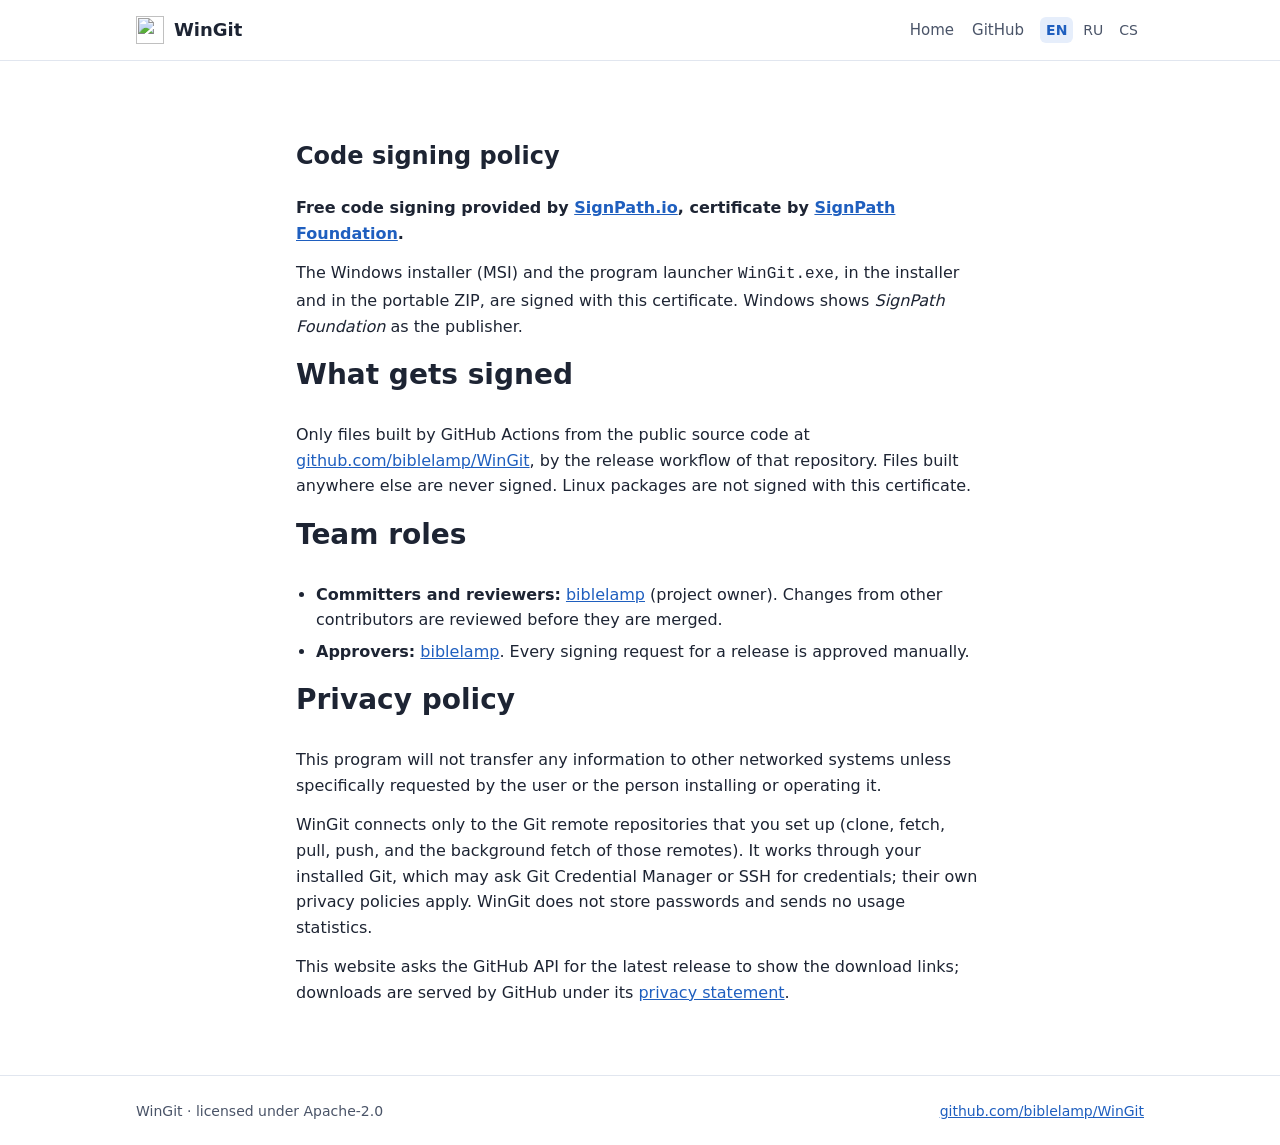
==== site/code-signing/index.html @ f4cd2449 "wingit - about, update web, build for linux" ====
<!doctype html>
<html lang="en">
<head>
  <meta charset="utf-8">
  <meta name="viewport" content="width=device-width, initial-scale=1">
  <title>Code signing policy — WinGit</title>
  <meta name="description" content="How WinGit release files are signed: who approves signing and what the program sends over the network.">
  <link rel="icon" href="../assets/wingit.svg" type="image/svg+xml">
  <link rel="canonical" href="https://wgit.cz/code-signing/">
  <link rel="alternate" hreflang="en" href="https://wgit.cz/code-signing/">
  <link rel="alternate" hreflang="ru" href="https://wgit.cz/ru/code-signing/">
  <link rel="alternate" hreflang="cs" href="https://wgit.cz/cs/code-signing/">
  <link rel="alternate" hreflang="x-default" href="https://wgit.cz/code-signing/">
  <link rel="stylesheet" href="../assets/style.css">
</head>
<body>
  <header class="top">
    <div class="wrap">
      <a class="brand" href="../"><img src="../assets/wingit.svg" alt="">WinGit</a>
      <nav class="nav">
        <a href="../">Home</a>
        <a href="https://github.com/biblelamp/WinGit">GitHub</a>
      </nav>
      <div class="lang"><span>EN</span><a href="../ru/code-signing/" hreflang="ru">RU</a><a href="../cs/code-signing/" hreflang="cs">CS</a></div>
    </div>
  </header>

  <main>
    <section class="block">
      <div class="wrap prose">
        <h1>Code signing policy</h1>
        <p><strong>Free code signing provided by <a href="https://about.signpath.io">SignPath.io</a>, certificate by <a href="https://signpath.org">SignPath Foundation</a>.</strong></p>
        <p>The Windows installer (MSI) and the program launcher <code>WinGit.exe</code>, in the installer and in the portable ZIP, are signed with this certificate. Windows shows <em>SignPath Foundation</em> as the publisher.</p>
        <h2>What gets signed</h2>
        <p>Only files built by GitHub Actions from the public source code at <a href="https://github.com/biblelamp/WinGit">github.com/biblelamp/WinGit</a>, by the release workflow of that repository. Files built anywhere else are never signed. Linux packages are not signed with this certificate.</p>
        <h2>Team roles</h2>
        <ul>
          <li><strong>Committers and reviewers:</strong> <a href="https://github.com/biblelamp">biblelamp</a> (project owner). Changes from other contributors are reviewed before they are merged.</li>
          <li><strong>Approvers:</strong> <a href="https://github.com/biblelamp">biblelamp</a>. Every signing request for a release is approved manually.</li>
        </ul>
        <h2>Privacy policy</h2>
        <p>This program will not transfer any information to other networked systems unless specifically requested by the user or the person installing or operating it.</p>
        <p>WinGit connects only to the Git remote repositories that you set up (clone, fetch, pull, push, and the background fetch of those remotes). It works through your installed Git, which may ask Git Credential Manager or SSH for credentials; their own privacy policies apply. WinGit does not store passwords and sends no usage statistics.</p>
        <p>This website asks the GitHub API for the latest release to show the download links; downloads are served by GitHub under its <a href="https://docs.github.com/site-policy/privacy-policies/github-general-privacy-statement">privacy statement</a>.</p>
      </div>
    </section>
  </main>

  <footer>
    <div class="wrap">
      <span>WinGit · licensed under Apache-2.0</span>
      <a href="https://github.com/biblelamp/WinGit">github.com/biblelamp/WinGit</a>
    </div>
  </footer>
</body>
</html>
---- site/assets/style.css ----
:root {
  --bg: #ffffff;
  --bg-soft: #f4f6fa;
  --text: #1d2433;
  --text-muted: #4a5468;
  --border: #e1e6ef;
  --accent: #1f5fbf;
  --accent-hover: #184e9e;
  --accent-soft: #e6eefb;
  --on-accent: #ffffff;
  --commit: #f08a24;
  --radius: 10px;
  color-scheme: light dark;
}

@media (prefers-color-scheme: dark) {
  :root {
    --bg: #11151c;
    --bg-soft: #1a1f29;
    --text: #e6e9ef;
    --text-muted: #a9b1c2;
    --border: #2a3140;
    --accent: #5b93e8;
    --accent-hover: #7aa8ee;
    --accent-soft: #1c2a42;
    --on-accent: #0b1220;
  }
}

* { box-sizing: border-box; }

html { scroll-behavior: smooth; }

body {
  margin: 0;
  background: var(--bg);
  color: var(--text);
  font: 16px/1.6 "Segoe UI", system-ui, -apple-system, "Helvetica Neue", Arial, sans-serif;
}

a { color: var(--accent); }

.wrap { max-width: 1040px; margin: 0 auto; padding: 0 16px; }

/* header */
.top { border-bottom: 1px solid var(--border); }
.top .wrap { display: flex; align-items: center; gap: 16px; min-height: 60px; flex-wrap: wrap; }
.brand { display: flex; align-items: center; gap: 10px; color: var(--text); text-decoration: none; font-weight: 600; font-size: 18px; }
.brand img { width: 28px; height: 28px; }
.nav { display: flex; gap: 18px; margin-left: auto; flex-wrap: wrap; }
.nav a { color: var(--text-muted); text-decoration: none; font-size: 15px; }
.nav a:hover { color: var(--text); }
.lang { display: flex; gap: 4px; font-size: 14px; }
.lang a, .lang span { padding: 2px 6px; border-radius: 6px; text-decoration: none; color: var(--text-muted); }
.lang span { background: var(--accent-soft); color: var(--accent); font-weight: 600; }

/* hero */
.hero .wrap { display: grid; grid-template-columns: 1fr 1.15fr; gap: 40px; align-items: center; padding-top: 56px; padding-bottom: 56px; }
.hero h1 { font-size: 40px; line-height: 1.15; margin: 0 0 16px; }
.hero p.lead { font-size: 18px; color: var(--text-muted); margin: 0 0 24px; }
.actions { display: flex; gap: 12px; flex-wrap: wrap; }
.btn { display: inline-block; padding: 10px 20px; border-radius: var(--radius); font-weight: 600; text-decoration: none; font-size: 16px; }
.btn-primary { background: var(--accent); color: var(--on-accent); }
.btn-primary:hover { background: var(--accent-hover); }
.btn-secondary { border: 1px solid var(--border); color: var(--text); }
.btn-secondary:hover { background: var(--bg-soft); }
.note { margin-top: 12px; font-size: 14px; color: var(--text-muted); }
.shot { width: 100%; height: auto; border-radius: var(--radius); border: 1px solid var(--border); display: block; }

/* sections */
section.block { padding: 56px 0; }
section.soft { background: var(--bg-soft); }
h2 { font-size: 28px; margin: 0 0 24px; }
.features { display: grid; grid-template-columns: repeat(3, 1fr); gap: 16px; }
.feature { background: var(--bg); border: 1px solid var(--border); border-radius: var(--radius); padding: 20px; }
.feature h3 { margin: 0 0 6px; font-size: 17px; }
.feature p { margin: 0; color: var(--text-muted); font-size: 15px; }
.feature::before { content: ""; display: block; width: 10px; height: 10px; border-radius: 50%; background: var(--commit); margin-bottom: 12px; }

.prose { max-width: 720px; }
.prose p { margin: 0 0 14px; }
.prose ul { padding-left: 20px; margin: 0 0 14px; }
.prose li { margin-bottom: 6px; }
.muted { color: var(--text-muted); }

footer { border-top: 1px solid var(--border); padding: 24px 0; font-size: 14px; color: var(--text-muted); }
footer .wrap { display: flex; gap: 16px; flex-wrap: wrap; justify-content: space-between; }

@media (max-width: 800px) {
  .hero .wrap { grid-template-columns: 1fr; padding-top: 32px; padding-bottom: 32px; }
  .hero h1 { font-size: 30px; }
  .features { grid-template-columns: 1fr; }
  .nav { margin-left: 0; width: 100%; order: 3; gap: 14px; }
  .lang { margin-left: auto; }
}
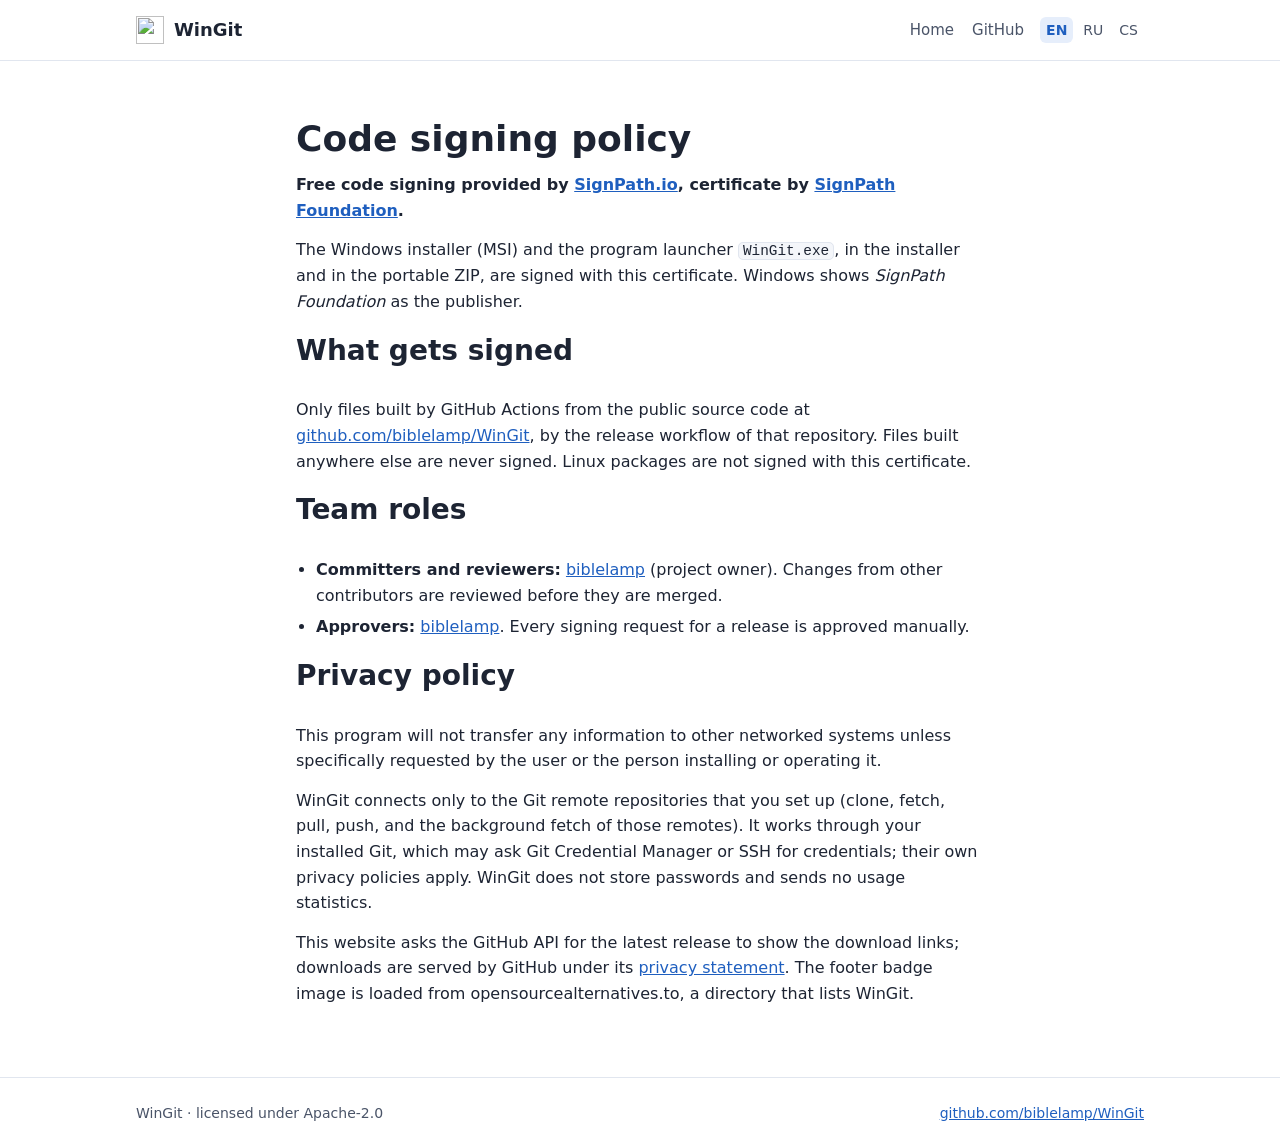
==== commit 0aaaf2b6: "wingit - update web" ====
--- a/site/code-signing/index.html
+++ b/site/code-signing/index.html
@@ -41,7 +41,7 @@
         <h2>Privacy policy</h2>
         <p>This program will not transfer any information to other networked systems unless specifically requested by the user or the person installing or operating it.</p>
         <p>WinGit connects only to the Git remote repositories that you set up (clone, fetch, pull, push, and the background fetch of those remotes). It works through your installed Git, which may ask Git Credential Manager or SSH for credentials; their own privacy policies apply. WinGit does not store passwords and sends no usage statistics.</p>
-        <p>This website asks the GitHub API for the latest release to show the download links; downloads are served by GitHub under its <a href="https://docs.github.com/site-policy/privacy-policies/github-general-privacy-statement">privacy statement</a>.</p>
+        <p>This website asks the GitHub API for the latest release to show the download links; downloads are served by GitHub under its <a href="https://docs.github.com/site-policy/privacy-policies/github-general-privacy-statement">privacy statement</a>. The footer badge image is loaded from opensourcealternatives.to, a directory that lists WinGit.</p>
       </div>
     </section>
   </main>
--- a/site/assets/style.css
+++ b/site/assets/style.css
@@ -82,14 +82,34 @@
 .prose ul { padding-left: 20px; margin: 0 0 14px; }
 .prose li { margin-bottom: 6px; }
 .muted { color: var(--text-muted); }
+.prose h1 { font-size: 36px; line-height: 1.2; margin: 0 0 12px; }
+.prose .lead { font-size: 18px; color: var(--text-muted); }
+code, kbd, pre { font-family: Consolas, "Cascadia Mono", ui-monospace, monospace; font-size: 0.9em; }
+code, kbd { background: var(--bg-soft); border: 1px solid var(--border); border-radius: 5px; padding: 0 4px; white-space: nowrap; }
+pre.cmd { background: var(--bg-soft); border: 1px solid var(--border); border-radius: var(--radius); padding: 12px 14px; overflow-x: auto; margin: 0 0 14px; }
+
+/* getting started */
+.toc { display: flex; flex-wrap: wrap; gap: 8px; list-style: none; padding: 0; margin: 20px 0 0; counter-reset: toc; }
+.toc li { counter-increment: toc; }
+.toc a { display: inline-block; padding: 4px 12px; border-radius: 999px; background: var(--accent-soft); text-decoration: none; font-size: 14px; }
+.toc a::before { content: counter(toc) "  "; font-weight: 600; }
+.steps { list-style: none; padding-top: 0; padding-bottom: 0; margin-top: 32px; margin-bottom: 0; }
+.step { display: grid; grid-template-columns: 36px minmax(0, 1fr); gap: 16px; padding: 24px 0; border-top: 1px solid var(--border); scroll-margin-top: 16px; }
+.step-num { width: 32px; height: 32px; border-radius: 50%; background: var(--accent); color: var(--on-accent); display: flex; align-items: center; justify-content: center; font-weight: 600; }
+.step h2 { font-size: 21px; margin: 2px 0 10px; }
+.step p:last-child, .step ul:last-child { margin-bottom: 0; }
 
 footer { border-top: 1px solid var(--border); padding: 24px 0; font-size: 14px; color: var(--text-muted); }
-footer .wrap { display: flex; gap: 16px; flex-wrap: wrap; justify-content: space-between; }
+footer .wrap { display: flex; gap: 16px; flex-wrap: wrap; justify-content: space-between; align-items: center; }
+footer .osa-badge img { display: block; width: auto; height: 20px; max-width: 100%; }
 
 @media (max-width: 800px) {
   .hero .wrap { grid-template-columns: 1fr; padding-top: 32px; padding-bottom: 32px; }
   .hero h1 { font-size: 30px; }
   .features { grid-template-columns: 1fr; }
+  .prose h1 { font-size: 30px; }
+  .step { grid-template-columns: 28px minmax(0, 1fr); gap: 12px; }
+  .step-num { width: 28px; height: 28px; font-size: 14px; }
   .nav { margin-left: 0; width: 100%; order: 3; gap: 14px; }
   .lang { margin-left: auto; }
 }
